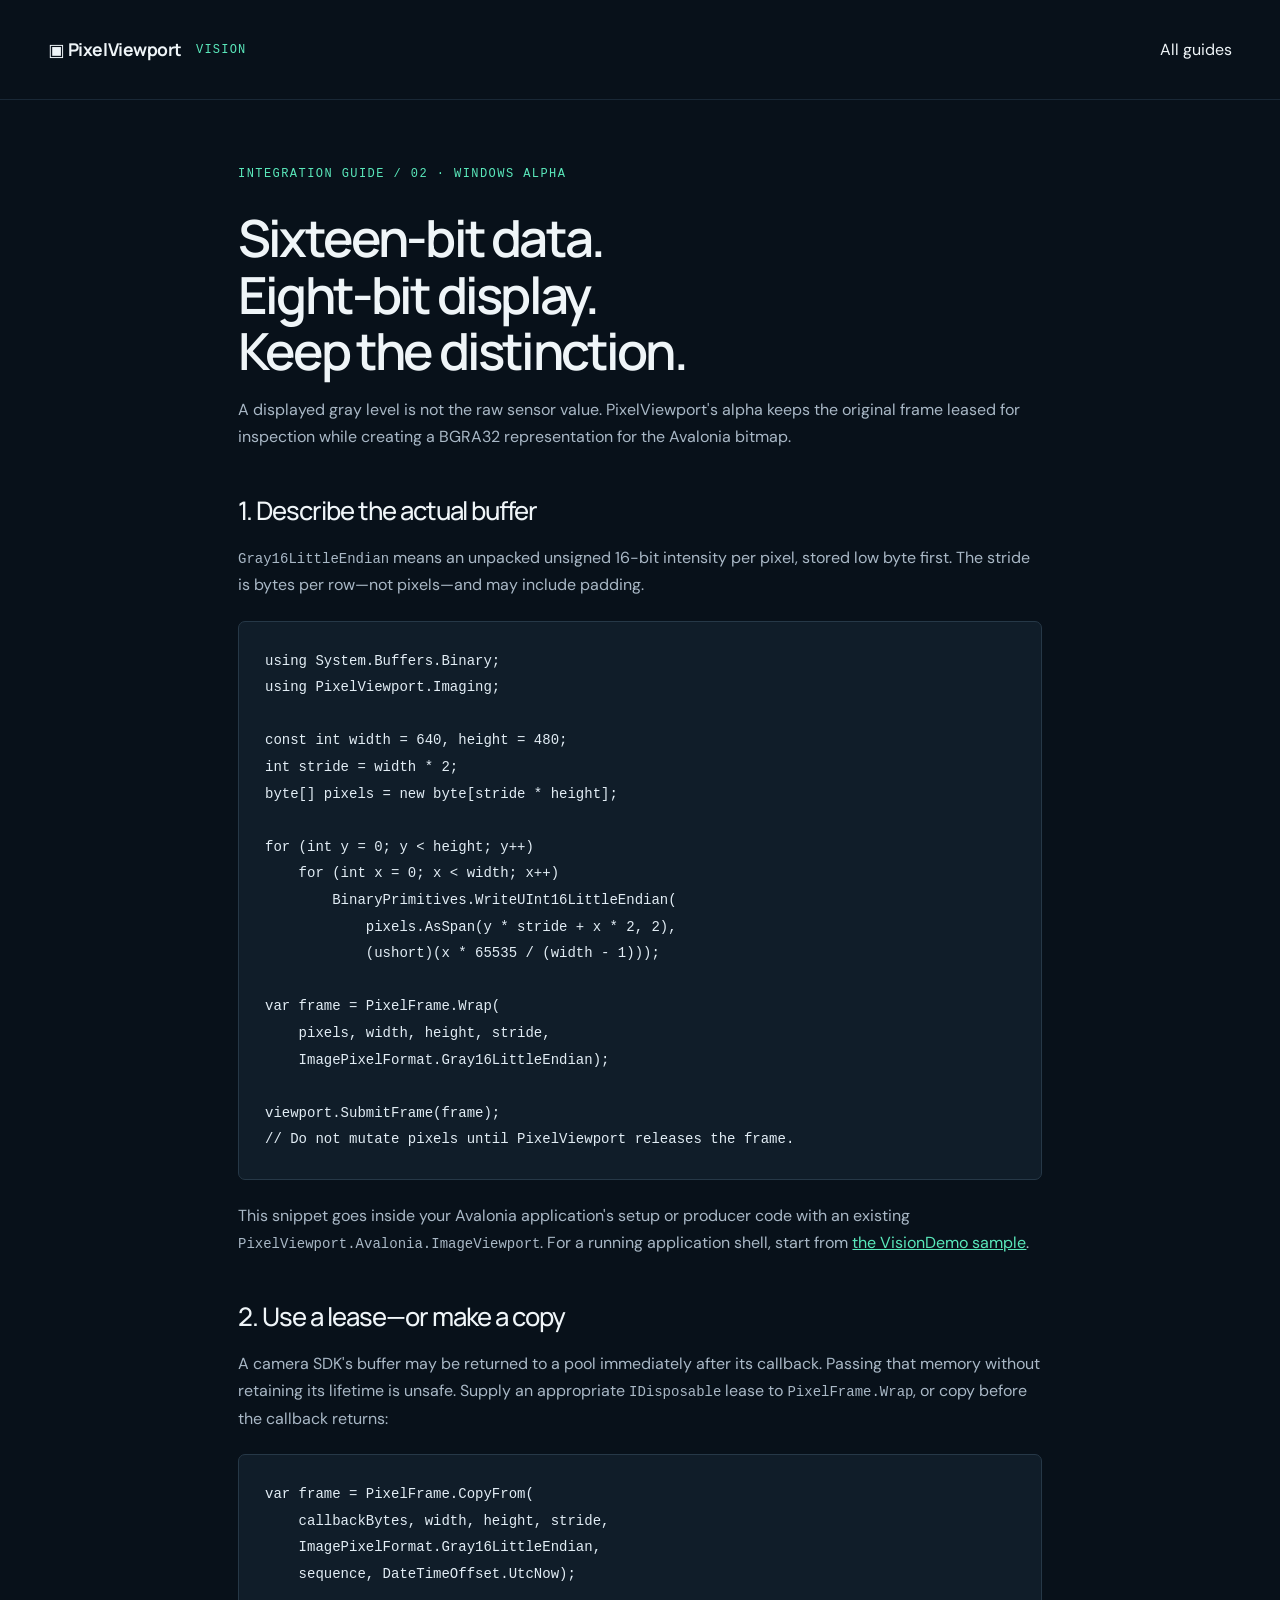
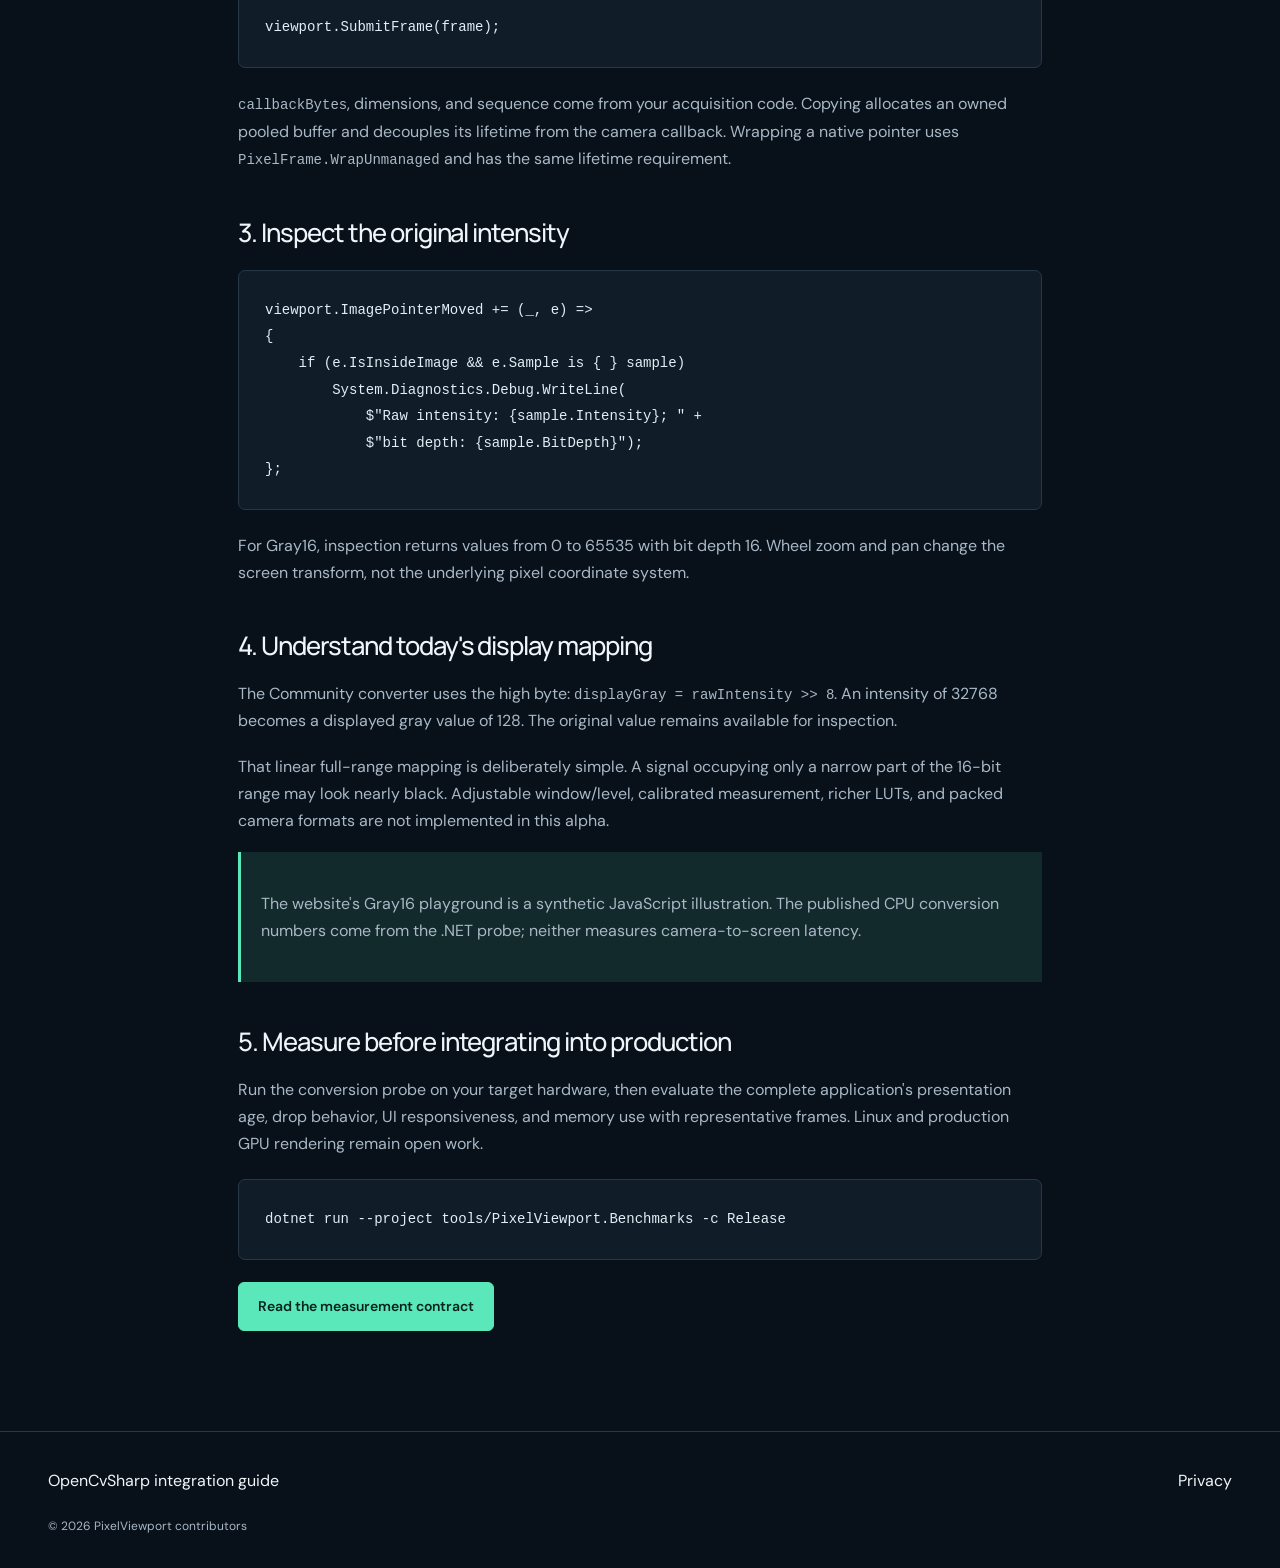
==== site/gray16.html @ fb5c927c "Prepare public alpha launch and evidence-led product site" ====
<!doctype html><html lang="en"><head><meta charset="utf-8"><meta name="viewport" content="width=device-width,initial-scale=1"><title>Display and inspect Gray16 in Avalonia — PixelViewport guide</title><meta name="description" content="Wrap little-endian 16-bit image buffers, respect stride and ownership, and preserve raw intensity during Avalonia pixel inspection."><link rel="canonical" href="https://pixelviewport-vision.glassyloach1.chatgpt.site/gray16.html"><link rel="stylesheet" href="styles.css"><link rel="icon" href="favicon.svg" type="image/svg+xml"></head><body><header class="header"><a class="brand" href="index.html">▣ PixelViewport <span class="brand-vision">VISION</span></a><a href="index.html#developers">All guides</a></header><main class="article wrap"><div class="eyebrow">INTEGRATION GUIDE / 02 · WINDOWS ALPHA</div><h1>Sixteen-bit data.<br>Eight-bit display.<br>Keep the distinction.</h1><p>A displayed gray level is not the raw sensor value. PixelViewport's alpha keeps the original frame leased for inspection while creating a BGRA32 representation for the Avalonia bitmap.</p><h2>1. Describe the actual buffer</h2><p><code>Gray16LittleEndian</code> means an unpacked unsigned 16-bit intensity per pixel, stored low byte first. The stride is bytes per row—not pixels—and may include padding.</p><pre><code>using System.Buffers.Binary;
using PixelViewport.Imaging;

const int width = 640, height = 480;
int stride = width * 2;
byte[] pixels = new byte[stride * height];

for (int y = 0; y &lt; height; y++)
    for (int x = 0; x &lt; width; x++)
        BinaryPrimitives.WriteUInt16LittleEndian(
            pixels.AsSpan(y * stride + x * 2, 2),
            (ushort)(x * 65535 / (width - 1)));

var frame = PixelFrame.Wrap(
    pixels, width, height, stride,
    ImagePixelFormat.Gray16LittleEndian);

viewport.SubmitFrame(frame);
// Do not mutate pixels until PixelViewport releases the frame.</code></pre><p>This snippet goes inside your Avalonia application's setup or producer code with an existing <code>PixelViewport.Avalonia.ImageViewport</code>. For a running application shell, start from <a href="https://github.com/TheEdster3/PixelViewport/tree/main/samples/PixelViewport.VisionDemo">the VisionDemo sample</a>.</p><h2>2. Use a lease—or make a copy</h2><p>A camera SDK's buffer may be returned to a pool immediately after its callback. Passing that memory without retaining its lifetime is unsafe. Supply an appropriate <code>IDisposable</code> lease to <code>PixelFrame.Wrap</code>, or copy before the callback returns:</p><pre><code>var frame = PixelFrame.CopyFrom(
    callbackBytes, width, height, stride,
    ImagePixelFormat.Gray16LittleEndian,
    sequence, DateTimeOffset.UtcNow);

viewport.SubmitFrame(frame);</code></pre><p><code>callbackBytes</code>, dimensions, and sequence come from your acquisition code. Copying allocates an owned pooled buffer and decouples its lifetime from the camera callback. Wrapping a native pointer uses <code>PixelFrame.WrapUnmanaged</code> and has the same lifetime requirement.</p><h2>3. Inspect the original intensity</h2><pre><code>viewport.ImagePointerMoved += (_, e) =&gt;
{
    if (e.IsInsideImage &amp;&amp; e.Sample is { } sample)
        System.Diagnostics.Debug.WriteLine(
            $"Raw intensity: {sample.Intensity}; " +
            $"bit depth: {sample.BitDepth}");
};</code></pre><p>For Gray16, inspection returns values from 0 to 65535 with bit depth 16. Wheel zoom and pan change the screen transform, not the underlying pixel coordinate system.</p><h2>4. Understand today's display mapping</h2><p>The Community converter uses the high byte: <code>displayGray = rawIntensity &gt;&gt; 8</code>. An intensity of 32768 becomes a displayed gray value of 128. The original value remains available for inspection.</p><p>That linear full-range mapping is deliberately simple. A signal occupying only a narrow part of the 16-bit range may look nearly black. Adjustable window/level, calibrated measurement, richer LUTs, and packed camera formats are not implemented in this alpha.</p><div class="note"><p>The website's Gray16 playground is a synthetic JavaScript illustration. The published CPU conversion numbers come from the .NET probe; neither measures camera-to-screen latency.</p></div><h2>5. Measure before integrating into production</h2><p>Run the conversion probe on your target hardware, then evaluate the complete application's presentation age, drop behavior, UI responsiveness, and memory use with representative frames. Linux and production GPU rendering remain open work.</p><pre><code>dotnet run --project tools/PixelViewport.Benchmarks -c Release</code></pre><a class="button primary" href="https://github.com/TheEdster3/PixelViewport/blob/main/docs/performance.md">Read the measurement contract</a></main><footer class="footer wrap"><a href="opencv.html">OpenCvSharp integration guide</a><a href="privacy.html">Privacy</a><small>© 2026 PixelViewport contributors</small></footer></body></html>
---- site/styles.css ----
@import url('https://fonts.googleapis.com/css2?family=DM+Sans:wght@400;500;600;700&family=Manrope:wght@400;500;600;700;800&display=swap');
:root{color-scheme:dark;--bg:#08111a;--panel:#101d29;--line:#263847;--ink:#eff5f8;--muted:#a9b8c6;--mint:#5ae8bb;--mono:'Cascadia Code',Consolas,monospace}*{box-sizing:border-box}html{scroll-behavior:smooth;scroll-padding-top:95px}body{margin:0;background:var(--bg);color:var(--ink);font:16px/1.7 'DM Sans',system-ui,sans-serif}a{color:inherit;text-decoration:none}button,input,select{font:inherit}button,a,select,input{outline-offset:5px}a:focus-visible,button:focus-visible,select:focus-visible,input:focus-visible,canvas:focus-visible{outline:2px solid var(--mint)}button{cursor:pointer}h1,h2,h3,p{margin:0}h1,h2,h3{font-family:Manrope,system-ui,sans-serif}h1{font-size:clamp(3rem,5.1vw,5.1rem);letter-spacing:-.055em;line-height:1.1;font-weight:600}h1 em{font-style:normal;color:var(--mint)}h2{font-size:clamp(2.2rem,3.7vw,3.5rem);letter-spacing:-.04em;line-height:1.18;font-weight:500}h3{font-size:1.25rem;line-height:1.4;letter-spacing:-.025em}p{color:var(--muted)}.wrap{max-width:1280px;margin:auto;padding-left:48px;padding-right:48px}.header{max-width:1440px;margin:auto;height:100px;padding:0 48px;display:flex;align-items:center;justify-content:space-between;gap:24px;border-bottom:1px solid #192836}.brand{display:flex;align-items:center;gap:9px;font-family:Manrope,system-ui;font-weight:700;font-size:1.1rem;white-space:nowrap;letter-spacing:-.025em}.brand-mark{color:var(--mint);font-size:1.8rem;font-weight:400}.brand-vision{font:12px var(--mono);letter-spacing:.1em;color:var(--mint);margin-left:5px}nav{display:flex;gap:28px;align-items:center;font-size:14px}nav>a:not(.nav-cta){color:var(--muted)}nav a:hover,.text-link:hover,.guides a:hover h3{color:var(--mint)}.nav-cta{padding:9px 16px;border:1px solid var(--line);border-radius:6px}.hero{padding-top:88px;padding-bottom:74px;display:grid;grid-template-columns:1fr 1fr;gap:40px;align-items:center}.eyebrow{display:flex;align-items:center;gap:16px;font:12px var(--mono);letter-spacing:.12em;color:var(--mint);margin-bottom:25px;line-height:1.6}.label{font:12px/1.6 var(--mono);letter-spacing:.08em;color:var(--mint)}.eyebrow .label{padding:5px 8px;border:1px solid #285246;border-radius:4px}.mono{font:12px/1.6 var(--mono)}.hero-copy .lede{font-size:1.125rem;line-height:1.75;max-width:490px;margin-top:28px}.actions{display:flex;gap:12px;margin-top:30px;flex-wrap:wrap}.button{padding:13px 19px;font-size:14px;font-weight:600;border-radius:6px;display:inline-flex;justify-content:center;align-items:center;line-height:1.5;transition:background .15s}.primary{background:var(--mint);color:#06231b;border:1px solid var(--mint)}.primary:hover{background:#91f3d3}.secondary{border:1px solid #405565;background:#142331;color:var(--ink)}.secondary:hover{background:#213849}.fine{font-size:13px;line-height:1.7;margin-top:18px}.hero-instrument{background:#0c1823;border:1px solid #344957;border-radius:8px;overflow:hidden;box-shadow:0 30px 65px #0005;transform:perspective(1000px) rotateY(-3deg)}.instrument-top,.instrument-bottom{display:flex;justify-content:space-between;gap:15px;padding:15px 18px;font:12px/1.5 var(--mono);color:var(--muted);border-bottom:1px solid var(--line)}.instrument-bottom{border-top:1px solid var(--line);border-bottom:0;color:var(--mint)}#hero-canvas{display:block;width:100%;aspect-ratio:1.6;background:#05080d}.demo-disclaimer{font-size:12px;line-height:1.6;padding:12px 18px;background:#0b1420}.compatibility{padding-top:25px;padding-bottom:25px;border-top:1px solid var(--line);border-bottom:1px solid var(--line);display:flex;gap:30px;justify-content:space-between;align-items:center}.compatibility span{font-size:13px;max-width:220px;color:var(--muted);line-height:1.6}.compatibility strong{font:14px var(--mono);font-weight:400;color:#c3d0dc}.section{padding-top:100px;padding-bottom:30px}.section-heading{display:flex;justify-content:space-between;gap:40px;align-items:flex-end;margin-bottom:40px}.section-heading>p{max-width:350px}.section-heading .eyebrow{margin-bottom:17px}.playground{border:1px solid #344957;border-radius:8px;background:#0b1722;overflow:hidden}.toolbar{display:flex;align-items:center;justify-content:space-between;gap:20px;padding:16px 20px;border-bottom:1px solid var(--line)}.toolbar-label{font:12px var(--mono);color:var(--muted);margin-right:10px}select,button{background:#132331;color:#e8f2f7;border:1px solid #3b5263;border-radius:5px;padding:7px 12px;font-size:14px;line-height:1.5}button:hover{background:#254033}.tool-actions{display:flex;gap:8px;align-items:center}.check{font-size:14px;display:flex;align-items:center;gap:6px;margin-left:8px}.check input{accent-color:var(--mint)}.canvas-shell{position:relative;height:440px;background:#050a10}#demo-canvas{display:block;width:100%;height:100%;cursor:crosshair;touch-action:none}.canvas-guide{position:absolute;left:18px;bottom:16px;pointer-events:none;font:12px var(--mono);color:#c0cbd7;background:#08111aca;padding:6px 10px}.readouts{display:flex;gap:22px;justify-content:space-between;padding:13px 20px;font:12px/1.6 var(--mono);border-top:1px solid var(--line);color:#b2c7d8}.caption{font-size:13px;line-height:1.8;max-width:980px;margin-top:18px}.feature-grid{display:grid;grid-template-columns:repeat(3,1fr);border-top:1px solid var(--line)}.feature-grid article{padding:30px 28px 30px 0;border-bottom:1px solid var(--line)}.feature-grid article+article{padding-left:28px;border-left:1px solid var(--line)}.feature-number{font:12px var(--mono);color:var(--mint);display:block;margin-bottom:30px}.feature-grid h3{margin-bottom:13px}.feature-grid code{font:12px/1.7 var(--mono);color:var(--mint);display:block;margin-top:22px}.performance{background:#10212b;margin-top:70px;padding-bottom:75px;border-top:1px solid #2b424c;border-bottom:1px solid #2b424c}.metrics{display:grid;grid-template-columns:repeat(3,1fr);gap:24px;margin:48px 0}.metric-label{font:12px/1.6 var(--mono);color:var(--mint);letter-spacing:.04em}.metrics strong{display:block;font:500 clamp(3rem,5.5vw,5.2rem)/1.3 Manrope,system-ui;letter-spacing:-.05em}.metrics strong span{font:400 1rem 'DM Sans',system-ui;letter-spacing:0;margin-left:14px;color:var(--muted)}.metrics p{font:14px var(--mono);margin-top:6px}.benchmark-details{display:grid;grid-template-columns:1fr 1fr;gap:50px;border-top:1px solid #37505b;padding-top:30px}.benchmark-details h3{margin-bottom:13px}.benchmark-details p+p{margin-top:15px}.benchmark-details a{display:inline-block;margin-top:18px;color:var(--mint);text-decoration:underline;text-underline-offset:4px}.command{display:flex;align-items:center;justify-content:space-between;gap:20px;background:#08151d;border:1px solid #37505b;border-radius:6px;padding:14px 18px;margin-top:30px}.command code{font:14px/1.7 var(--mono);overflow-wrap:anywhere}.developer-grid{display:grid;grid-template-columns:1.35fr 1fr;gap:40px}.code-panel{background:#0e1b27;border:1px solid var(--line);border-radius:8px;overflow:hidden}.code-tabs{display:flex;border-bottom:1px solid var(--line)}.code-tabs button{padding:13px 22px;border:0;border-radius:0;background:transparent;color:var(--muted)}.code-tabs button[aria-selected=true]{color:var(--mint);border-bottom:2px solid var(--mint);background:#152a31}pre{padding:26px;margin:0;overflow:auto;font:14px/1.9 var(--mono);color:#e2edf5}.syntax-comment{color:#8ea9b7}.syntax-keyword{color:var(--mint)}.guides{display:flex;flex-direction:column}.guides>a{display:block;padding:0 0 21px;margin-bottom:21px;border-bottom:1px solid var(--line)}.guide-type{font:12px var(--mono);color:var(--mint)}.guides h3{margin:7px 0}.guides p{font-size:14px}.offer-grid{display:grid;grid-template-columns:repeat(3,1fr);gap:20px;margin-bottom:45px}.offer{padding:26px;background:#101e2b;border:1px solid var(--line);border-radius:8px;display:flex;flex-direction:column;align-items:flex-start}.offer h3{margin-top:18px;font-size:1.5rem}.price{font:500 2.6rem/1.2 Manrope,system-ui;letter-spacing:-.04em;margin:18px 0}.price span{display:block;font:13px/1.6 'DM Sans';letter-spacing:0;color:var(--muted);margin-top:8px}.offer>p:not(.fine){margin-bottom:24px;flex:1}.offer .button{width:100%}.featured{border-color:#45856e;background:#102b2c}.offer .text-link{color:var(--mint);font-size:14px;text-decoration:underline}.faq{padding:20px 0;border-top:1px solid var(--line)}.faq:last-child{border-bottom:1px solid var(--line)}summary{cursor:pointer;font-size:1rem;font-weight:500}.faq p{margin:16px 0 0;max-width:800px}.footer{margin-top:100px;padding-top:35px;padding-bottom:35px;border-top:1px solid var(--line);display:flex;align-items:center;justify-content:space-between;gap:22px;flex-wrap:wrap}.footer p{font-size:14px}.footer>div{display:flex;gap:24px;font-size:14px}.footer small{font-size:12px;color:var(--muted);flex-basis:100%}.skip{position:absolute;left:20px;top:-80px;background:var(--mint);color:#08111a;padding:10px 20px;z-index:20}.skip:focus{top:10px}.sr-only{position:absolute;width:1px;height:1px;overflow:hidden;clip:rect(0,0,0,0)}[hidden]{display:none!important}.article{max-width:900px;padding-top:65px}.article h1{font-size:clamp(2.3rem,4vw,3.7rem)}.article h2{font-size:1.6rem;margin:45px 0 15px}.article h3{margin:25px 0 12px}.article p{margin:18px 0}.article ul{color:var(--muted);padding-left:24px}.article pre{background:var(--panel);border:1px solid var(--line);border-radius:7px;margin:22px 0}.article a{color:var(--mint);text-decoration:underline}.article .button{text-decoration:none;color:#06231b}.article .back{font:14px var(--mono)}.article code{font-family:var(--mono);font-size:14px}.article .note{padding:20px;background:#122a2c;border-left:3px solid var(--mint)}@media(max-width:1050px){.wrap,.header{padding-left:28px;padding-right:28px}.hero{gap:25px}.actions{flex-direction:column;align-items:flex-start}.hero h1{font-size:3.4rem}.compatibility{flex-wrap:wrap;justify-content:flex-start}.toolbar{flex-wrap:wrap}.offer-grid{gap:12px}.offer{padding:20px}.readouts{flex-wrap:wrap;gap:10px}}@media(max-width:760px){.wrap,.header{padding-left:20px;padding-right:20px}.header{height:auto;padding-top:20px;padding-bottom:20px;flex-wrap:wrap}nav{gap:18px;flex-wrap:wrap}nav a{font-size:14px}.nav-cta{padding:5px 10px}.hero{grid-template-columns:1fr;padding-top:48px;padding-bottom:45px;gap:38px}.hero h1{font-size:clamp(2.7rem,9vw,4rem)}.hero-instrument{transform:none}.hero-copy .lede{max-width:100%}.actions{flex-direction:row}.compatibility{gap:20px}.compatibility span{max-width:none;width:100%}.section{padding-top:65px}.section-heading{flex-direction:column;align-items:flex-start;gap:22px}.section-heading>p{max-width:100%}.feature-grid,.metrics,.benchmark-details,.developer-grid,.offer-grid{grid-template-columns:1fr}.feature-grid article+article{border-left:0;padding-left:0}.feature-grid article{padding-right:0}.feature-number{margin-bottom:15px}.performance{margin-top:45px;padding-bottom:50px}.metrics{gap:30px;margin:35px 0}.metrics article{padding-bottom:22px;border-bottom:1px solid #304754}.metrics strong{font-size:3.5rem}.benchmark-details{gap:32px}.toolbar{padding:12px}.tool-actions{flex-wrap:wrap;gap:7px}.canvas-shell{height:320px}.canvas-guide{font-size:12px;left:10px;bottom:10px}.readouts{padding:12px;font-size:12px}.command{align-items:flex-start}.offer{padding:25px}.footer{margin-top:65px;justify-content:flex-start}.footer p{width:100%}.article{padding-top:45px}pre{font-size:13px;padding:18px}}@media(prefers-reduced-motion:reduce){html{scroll-behavior:auto}*{transition:none!important}}
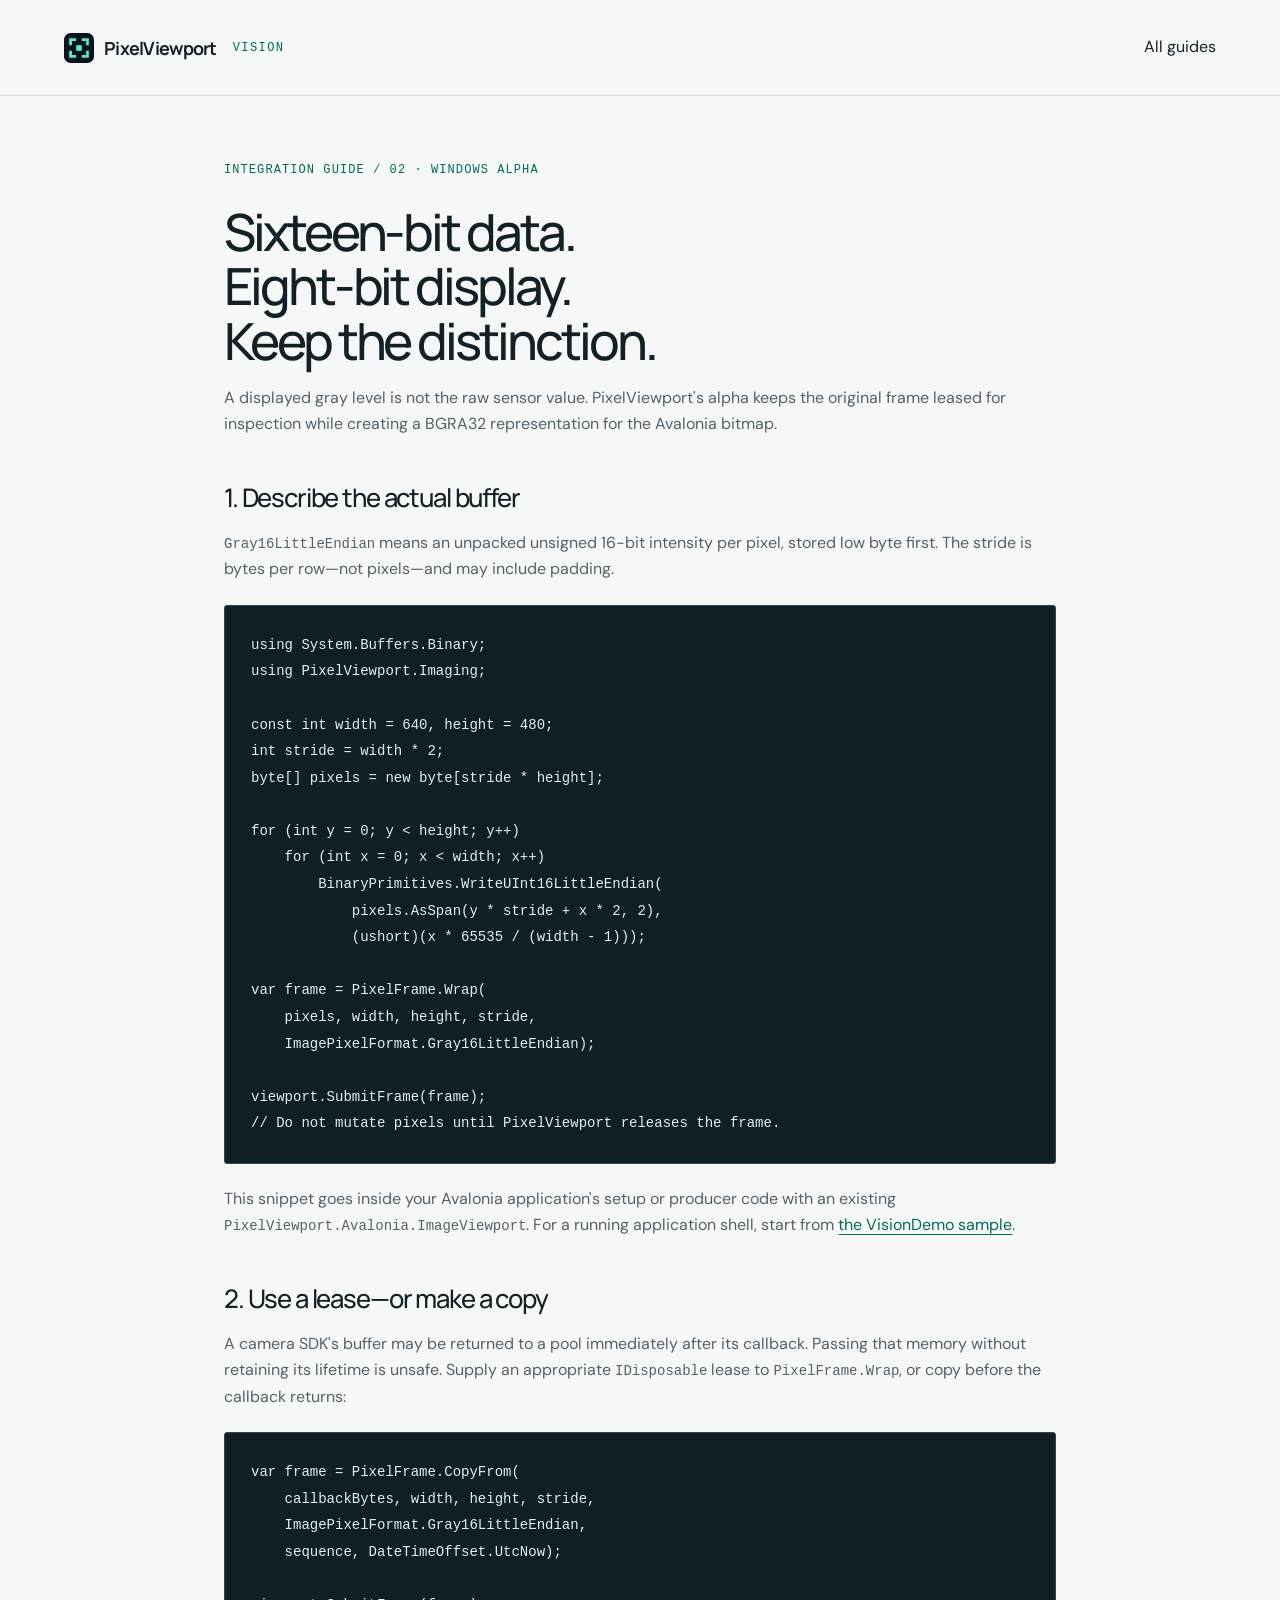
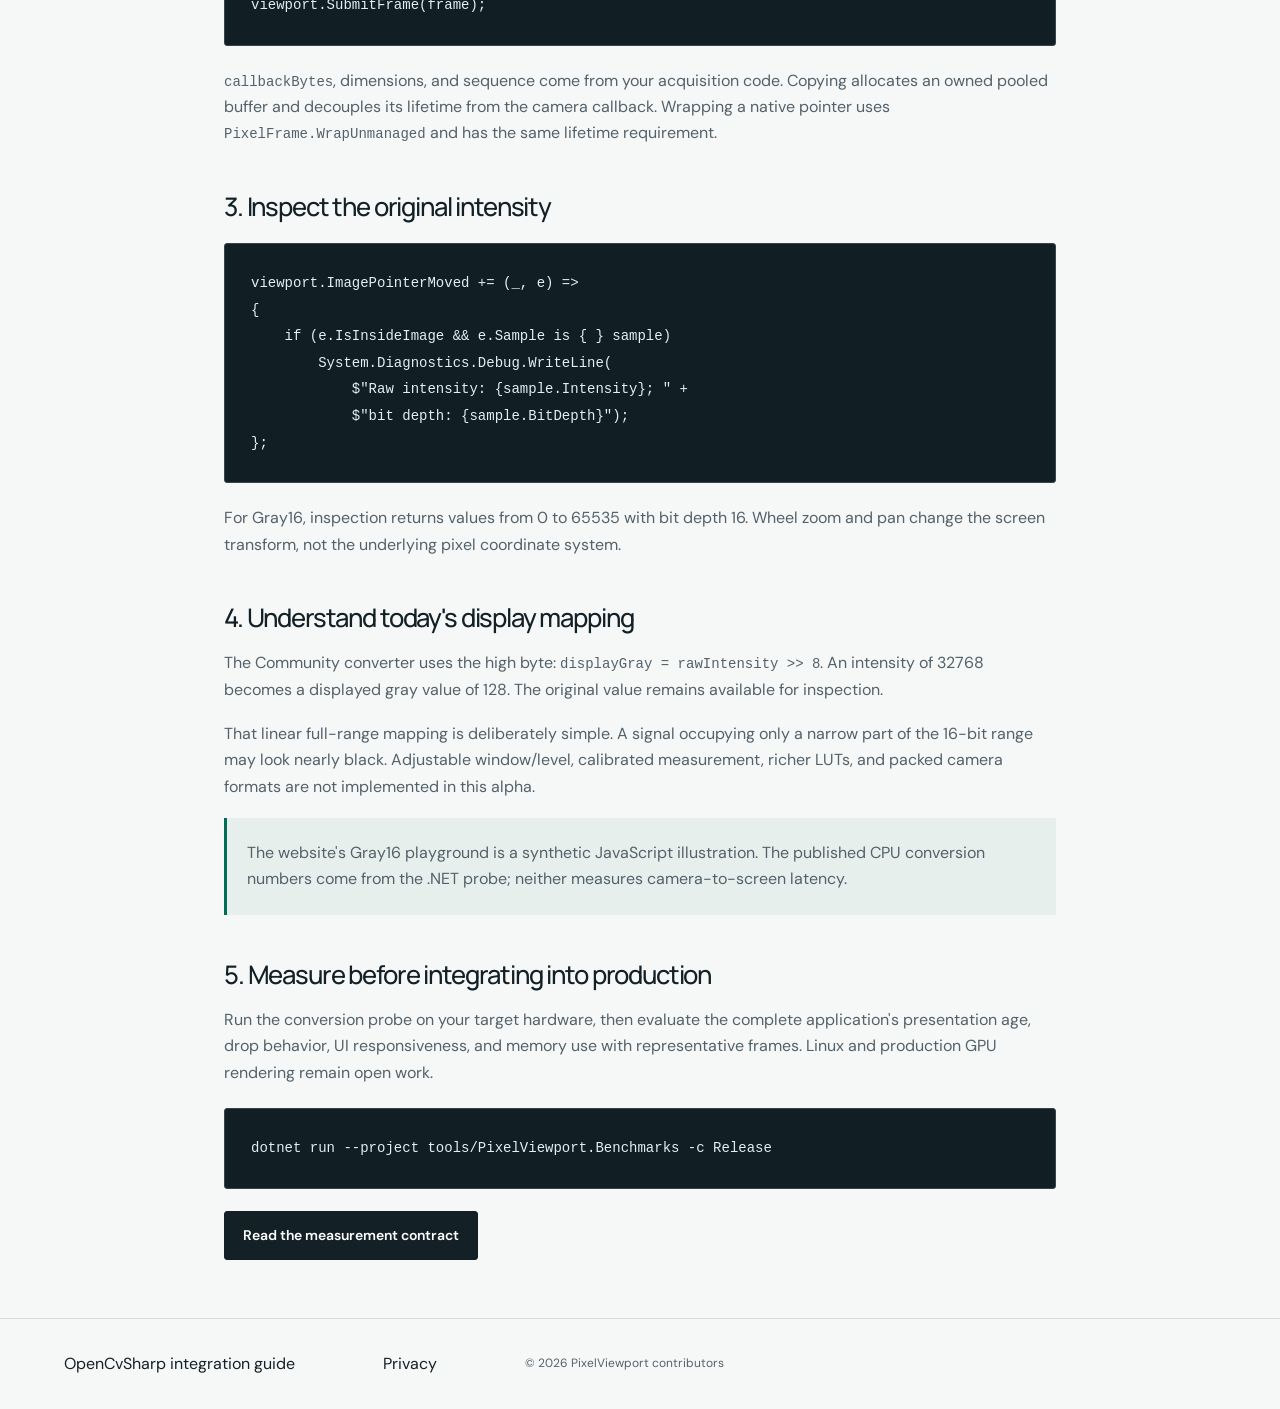
==== commit e4056de2: "Refine product website identity and evaluation journey" ====
--- a/site/gray16.html
+++ b/site/gray16.html
@@ -1,4 +1,4 @@
-<!doctype html><html lang="en"><head><meta charset="utf-8"><meta name="viewport" content="width=device-width,initial-scale=1"><title>Display and inspect Gray16 in Avalonia — PixelViewport guide</title><meta name="description" content="Wrap little-endian 16-bit image buffers, respect stride and ownership, and preserve raw intensity during Avalonia pixel inspection."><link rel="canonical" href="https://pixelviewport-vision.glassyloach1.chatgpt.site/gray16.html"><link rel="stylesheet" href="styles.css"><link rel="icon" href="favicon.svg" type="image/svg+xml"></head><body><header class="header"><a class="brand" href="index.html">▣ PixelViewport <span class="brand-vision">VISION</span></a><a href="index.html#developers">All guides</a></header><main class="article wrap"><div class="eyebrow">INTEGRATION GUIDE / 02 · WINDOWS ALPHA</div><h1>Sixteen-bit data.<br>Eight-bit display.<br>Keep the distinction.</h1><p>A displayed gray level is not the raw sensor value. PixelViewport's alpha keeps the original frame leased for inspection while creating a BGRA32 representation for the Avalonia bitmap.</p><h2>1. Describe the actual buffer</h2><p><code>Gray16LittleEndian</code> means an unpacked unsigned 16-bit intensity per pixel, stored low byte first. The stride is bytes per row—not pixels—and may include padding.</p><pre><code>using System.Buffers.Binary;
+<!doctype html><html lang="en"><head><meta charset="utf-8"><meta name="viewport" content="width=device-width,initial-scale=1"><title>Display and inspect Gray16 in Avalonia — PixelViewport guide</title><meta name="description" content="Wrap little-endian 16-bit image buffers, respect stride and ownership, and preserve raw intensity during Avalonia pixel inspection."><link rel="canonical" href="https://pixelviewport-vision.glassyloach1.chatgpt.site/gray16.html"><link rel="stylesheet" href="styles.css"><link rel="icon" href="favicon.svg" type="image/svg+xml"></head><body><header class="header wrap"><a class="brand" href="index.html"><img class="brand-mark" src="favicon.svg" alt="" width="30" height="30">PixelViewport<span class="brand-vision">VISION</span></a><a href="index.html#developers">All guides</a></header><main class="article wrap"><div class="eyebrow">INTEGRATION GUIDE / 02 · WINDOWS ALPHA</div><h1>Sixteen-bit data.<br>Eight-bit display.<br>Keep the distinction.</h1><p>A displayed gray level is not the raw sensor value. PixelViewport's alpha keeps the original frame leased for inspection while creating a BGRA32 representation for the Avalonia bitmap.</p><h2>1. Describe the actual buffer</h2><p><code>Gray16LittleEndian</code> means an unpacked unsigned 16-bit intensity per pixel, stored low byte first. The stride is bytes per row—not pixels—and may include padding.</p><pre><code>using System.Buffers.Binary;
 using PixelViewport.Imaging;
 
 const int width = 640, height = 480;
--- a/site/styles.css
+++ b/site/styles.css
@@ -1,2 +1,1298 @@
 @import url('https://fonts.googleapis.com/css2?family=DM+Sans:wght@400;500;600;700&family=Manrope:wght@400;500;600;700;800&display=swap');
-:root{color-scheme:dark;--bg:#08111a;--panel:#101d29;--line:#263847;--ink:#eff5f8;--muted:#a9b8c6;--mint:#5ae8bb;--mono:'Cascadia Code',Consolas,monospace}*{box-sizing:border-box}html{scroll-behavior:smooth;scroll-padding-top:95px}body{margin:0;background:var(--bg);color:var(--ink);font:16px/1.7 'DM Sans',system-ui,sans-serif}a{color:inherit;text-decoration:none}button,input,select{font:inherit}button,a,select,input{outline-offset:5px}a:focus-visible,button:focus-visible,select:focus-visible,input:focus-visible,canvas:focus-visible{outline:2px solid var(--mint)}button{cursor:pointer}h1,h2,h3,p{margin:0}h1,h2,h3{font-family:Manrope,system-ui,sans-serif}h1{font-size:clamp(3rem,5.1vw,5.1rem);letter-spacing:-.055em;line-height:1.1;font-weight:600}h1 em{font-style:normal;color:var(--mint)}h2{font-size:clamp(2.2rem,3.7vw,3.5rem);letter-spacing:-.04em;line-height:1.18;font-weight:500}h3{font-size:1.25rem;line-height:1.4;letter-spacing:-.025em}p{color:var(--muted)}.wrap{max-width:1280px;margin:auto;padding-left:48px;padding-right:48px}.header{max-width:1440px;margin:auto;height:100px;padding:0 48px;display:flex;align-items:center;justify-content:space-between;gap:24px;border-bottom:1px solid #192836}.brand{display:flex;align-items:center;gap:9px;font-family:Manrope,system-ui;font-weight:700;font-size:1.1rem;white-space:nowrap;letter-spacing:-.025em}.brand-mark{color:var(--mint);font-size:1.8rem;font-weight:400}.brand-vision{font:12px var(--mono);letter-spacing:.1em;color:var(--mint);margin-left:5px}nav{display:flex;gap:28px;align-items:center;font-size:14px}nav>a:not(.nav-cta){color:var(--muted)}nav a:hover,.text-link:hover,.guides a:hover h3{color:var(--mint)}.nav-cta{padding:9px 16px;border:1px solid var(--line);border-radius:6px}.hero{padding-top:88px;padding-bottom:74px;display:grid;grid-template-columns:1fr 1fr;gap:40px;align-items:center}.eyebrow{display:flex;align-items:center;gap:16px;font:12px var(--mono);letter-spacing:.12em;color:var(--mint);margin-bottom:25px;line-height:1.6}.label{font:12px/1.6 var(--mono);letter-spacing:.08em;color:var(--mint)}.eyebrow .label{padding:5px 8px;border:1px solid #285246;border-radius:4px}.mono{font:12px/1.6 var(--mono)}.hero-copy .lede{font-size:1.125rem;line-height:1.75;max-width:490px;margin-top:28px}.actions{display:flex;gap:12px;margin-top:30px;flex-wrap:wrap}.button{padding:13px 19px;font-size:14px;font-weight:600;border-radius:6px;display:inline-flex;justify-content:center;align-items:center;line-height:1.5;transition:background .15s}.primary{background:var(--mint);color:#06231b;border:1px solid var(--mint)}.primary:hover{background:#91f3d3}.secondary{border:1px solid #405565;background:#142331;color:var(--ink)}.secondary:hover{background:#213849}.fine{font-size:13px;line-height:1.7;margin-top:18px}.hero-instrument{background:#0c1823;border:1px solid #344957;border-radius:8px;overflow:hidden;box-shadow:0 30px 65px #0005;transform:perspective(1000px) rotateY(-3deg)}.instrument-top,.instrument-bottom{display:flex;justify-content:space-between;gap:15px;padding:15px 18px;font:12px/1.5 var(--mono);color:var(--muted);border-bottom:1px solid var(--line)}.instrument-bottom{border-top:1px solid var(--line);border-bottom:0;color:var(--mint)}#hero-canvas{display:block;width:100%;aspect-ratio:1.6;background:#05080d}.demo-disclaimer{font-size:12px;line-height:1.6;padding:12px 18px;background:#0b1420}.compatibility{padding-top:25px;padding-bottom:25px;border-top:1px solid var(--line);border-bottom:1px solid var(--line);display:flex;gap:30px;justify-content:space-between;align-items:center}.compatibility span{font-size:13px;max-width:220px;color:var(--muted);line-height:1.6}.compatibility strong{font:14px var(--mono);font-weight:400;color:#c3d0dc}.section{padding-top:100px;padding-bottom:30px}.section-heading{display:flex;justify-content:space-between;gap:40px;align-items:flex-end;margin-bottom:40px}.section-heading>p{max-width:350px}.section-heading .eyebrow{margin-bottom:17px}.playground{border:1px solid #344957;border-radius:8px;background:#0b1722;overflow:hidden}.toolbar{display:flex;align-items:center;justify-content:space-between;gap:20px;padding:16px 20px;border-bottom:1px solid var(--line)}.toolbar-label{font:12px var(--mono);color:var(--muted);margin-right:10px}select,button{background:#132331;color:#e8f2f7;border:1px solid #3b5263;border-radius:5px;padding:7px 12px;font-size:14px;line-height:1.5}button:hover{background:#254033}.tool-actions{display:flex;gap:8px;align-items:center}.check{font-size:14px;display:flex;align-items:center;gap:6px;margin-left:8px}.check input{accent-color:var(--mint)}.canvas-shell{position:relative;height:440px;background:#050a10}#demo-canvas{display:block;width:100%;height:100%;cursor:crosshair;touch-action:none}.canvas-guide{position:absolute;left:18px;bottom:16px;pointer-events:none;font:12px var(--mono);color:#c0cbd7;background:#08111aca;padding:6px 10px}.readouts{display:flex;gap:22px;justify-content:space-between;padding:13px 20px;font:12px/1.6 var(--mono);border-top:1px solid var(--line);color:#b2c7d8}.caption{font-size:13px;line-height:1.8;max-width:980px;margin-top:18px}.feature-grid{display:grid;grid-template-columns:repeat(3,1fr);border-top:1px solid var(--line)}.feature-grid article{padding:30px 28px 30px 0;border-bottom:1px solid var(--line)}.feature-grid article+article{padding-left:28px;border-left:1px solid var(--line)}.feature-number{font:12px var(--mono);color:var(--mint);display:block;margin-bottom:30px}.feature-grid h3{margin-bottom:13px}.feature-grid code{font:12px/1.7 var(--mono);color:var(--mint);display:block;margin-top:22px}.performance{background:#10212b;margin-top:70px;padding-bottom:75px;border-top:1px solid #2b424c;border-bottom:1px solid #2b424c}.metrics{display:grid;grid-template-columns:repeat(3,1fr);gap:24px;margin:48px 0}.metric-label{font:12px/1.6 var(--mono);color:var(--mint);letter-spacing:.04em}.metrics strong{display:block;font:500 clamp(3rem,5.5vw,5.2rem)/1.3 Manrope,system-ui;letter-spacing:-.05em}.metrics strong span{font:400 1rem 'DM Sans',system-ui;letter-spacing:0;margin-left:14px;color:var(--muted)}.metrics p{font:14px var(--mono);margin-top:6px}.benchmark-details{display:grid;grid-template-columns:1fr 1fr;gap:50px;border-top:1px solid #37505b;padding-top:30px}.benchmark-details h3{margin-bottom:13px}.benchmark-details p+p{margin-top:15px}.benchmark-details a{display:inline-block;margin-top:18px;color:var(--mint);text-decoration:underline;text-underline-offset:4px}.command{display:flex;align-items:center;justify-content:space-between;gap:20px;background:#08151d;border:1px solid #37505b;border-radius:6px;padding:14px 18px;margin-top:30px}.command code{font:14px/1.7 var(--mono);overflow-wrap:anywhere}.developer-grid{display:grid;grid-template-columns:1.35fr 1fr;gap:40px}.code-panel{background:#0e1b27;border:1px solid var(--line);border-radius:8px;overflow:hidden}.code-tabs{display:flex;border-bottom:1px solid var(--line)}.code-tabs button{padding:13px 22px;border:0;border-radius:0;background:transparent;color:var(--muted)}.code-tabs button[aria-selected=true]{color:var(--mint);border-bottom:2px solid var(--mint);background:#152a31}pre{padding:26px;margin:0;overflow:auto;font:14px/1.9 var(--mono);color:#e2edf5}.syntax-comment{color:#8ea9b7}.syntax-keyword{color:var(--mint)}.guides{display:flex;flex-direction:column}.guides>a{display:block;padding:0 0 21px;margin-bottom:21px;border-bottom:1px solid var(--line)}.guide-type{font:12px var(--mono);color:var(--mint)}.guides h3{margin:7px 0}.guides p{font-size:14px}.offer-grid{display:grid;grid-template-columns:repeat(3,1fr);gap:20px;margin-bottom:45px}.offer{padding:26px;background:#101e2b;border:1px solid var(--line);border-radius:8px;display:flex;flex-direction:column;align-items:flex-start}.offer h3{margin-top:18px;font-size:1.5rem}.price{font:500 2.6rem/1.2 Manrope,system-ui;letter-spacing:-.04em;margin:18px 0}.price span{display:block;font:13px/1.6 'DM Sans';letter-spacing:0;color:var(--muted);margin-top:8px}.offer>p:not(.fine){margin-bottom:24px;flex:1}.offer .button{width:100%}.featured{border-color:#45856e;background:#102b2c}.offer .text-link{color:var(--mint);font-size:14px;text-decoration:underline}.faq{padding:20px 0;border-top:1px solid var(--line)}.faq:last-child{border-bottom:1px solid var(--line)}summary{cursor:pointer;font-size:1rem;font-weight:500}.faq p{margin:16px 0 0;max-width:800px}.footer{margin-top:100px;padding-top:35px;padding-bottom:35px;border-top:1px solid var(--line);display:flex;align-items:center;justify-content:space-between;gap:22px;flex-wrap:wrap}.footer p{font-size:14px}.footer>div{display:flex;gap:24px;font-size:14px}.footer small{font-size:12px;color:var(--muted);flex-basis:100%}.skip{position:absolute;left:20px;top:-80px;background:var(--mint);color:#08111a;padding:10px 20px;z-index:20}.skip:focus{top:10px}.sr-only{position:absolute;width:1px;height:1px;overflow:hidden;clip:rect(0,0,0,0)}[hidden]{display:none!important}.article{max-width:900px;padding-top:65px}.article h1{font-size:clamp(2.3rem,4vw,3.7rem)}.article h2{font-size:1.6rem;margin:45px 0 15px}.article h3{margin:25px 0 12px}.article p{margin:18px 0}.article ul{color:var(--muted);padding-left:24px}.article pre{background:var(--panel);border:1px solid var(--line);border-radius:7px;margin:22px 0}.article a{color:var(--mint);text-decoration:underline}.article .button{text-decoration:none;color:#06231b}.article .back{font:14px var(--mono)}.article code{font-family:var(--mono);font-size:14px}.article .note{padding:20px;background:#122a2c;border-left:3px solid var(--mint)}@media(max-width:1050px){.wrap,.header{padding-left:28px;padding-right:28px}.hero{gap:25px}.actions{flex-direction:column;align-items:flex-start}.hero h1{font-size:3.4rem}.compatibility{flex-wrap:wrap;justify-content:flex-start}.toolbar{flex-wrap:wrap}.offer-grid{gap:12px}.offer{padding:20px}.readouts{flex-wrap:wrap;gap:10px}}@media(max-width:760px){.wrap,.header{padding-left:20px;padding-right:20px}.header{height:auto;padding-top:20px;padding-bottom:20px;flex-wrap:wrap}nav{gap:18px;flex-wrap:wrap}nav a{font-size:14px}.nav-cta{padding:5px 10px}.hero{grid-template-columns:1fr;padding-top:48px;padding-bottom:45px;gap:38px}.hero h1{font-size:clamp(2.7rem,9vw,4rem)}.hero-instrument{transform:none}.hero-copy .lede{max-width:100%}.actions{flex-direction:row}.compatibility{gap:20px}.compatibility span{max-width:none;width:100%}.section{padding-top:65px}.section-heading{flex-direction:column;align-items:flex-start;gap:22px}.section-heading>p{max-width:100%}.feature-grid,.metrics,.benchmark-details,.developer-grid,.offer-grid{grid-template-columns:1fr}.feature-grid article+article{border-left:0;padding-left:0}.feature-grid article{padding-right:0}.feature-number{margin-bottom:15px}.performance{margin-top:45px;padding-bottom:50px}.metrics{gap:30px;margin:35px 0}.metrics article{padding-bottom:22px;border-bottom:1px solid #304754}.metrics strong{font-size:3.5rem}.benchmark-details{gap:32px}.toolbar{padding:12px}.tool-actions{flex-wrap:wrap;gap:7px}.canvas-shell{height:320px}.canvas-guide{font-size:12px;left:10px;bottom:10px}.readouts{padding:12px;font-size:12px}.command{align-items:flex-start}.offer{padding:25px}.footer{margin-top:65px;justify-content:flex-start}.footer p{width:100%}.article{padding-top:45px}pre{font-size:13px;padding:18px}}@media(prefers-reduced-motion:reduce){html{scroll-behavior:auto}*{transition:none!important}}
+:root {
+  color-scheme:light;
+  --bg:#f6f8f8;
+  --panel:#fff;
+  --line:#d4dcdd;
+  --ink:#132025;
+  --muted:#536169;
+  --mint:#006c57;
+  --signal:#a3f4bf;
+  --dark:#111f25;
+  --mono:'Cascadia Code',Consolas,monospace;
+}
+* {
+  box-sizing:border-box;
+}
+html {
+  scroll-behavior:smooth;
+  scroll-padding-top:32px;
+}
+body {
+  margin:0;
+  background:var(--bg);
+  color:var(--ink);
+  font:16px/1.65 'DM Sans',system-ui,sans-serif;
+  -webkit-font-smoothing:antialiased;
+}
+a {
+  color:inherit;
+  text-decoration:none;
+}
+button,input,select {
+  font:inherit;
+}
+button,a,select,input {
+  outline-offset:5px;
+}
+:focus-visible {
+  outline:2px solid var(--mint);
+}
+button {
+  cursor:pointer;
+}
+h1,h2,h3,p {
+  margin:0;
+}
+h1,h2,h3 {
+  font-family:Manrope,system-ui,sans-serif;
+}
+h1 {
+  font-size:clamp(3.4rem,5.8vw,5.4rem);
+  letter-spacing:-.06em;
+  line-height:1.06;
+  font-weight:500;
+}
+h1 em {
+  font-style:normal;
+  color:#6c7b81;
+}
+h2 {
+  font-size:clamp(2.2rem,3.7vw,3.65rem);
+  letter-spacing:-.045em;
+  line-height:1.14;
+  font-weight:500;
+}
+h3 {
+  font-size:1.25rem;
+  line-height:1.4;
+  letter-spacing:-.025em;
+  font-weight:650;
+}
+p {
+  color:var(--muted);
+}
+.wrap {
+  max-width:1376px;
+  margin:auto;
+  padding-left:64px;
+  padding-right:64px;
+}
+.header {
+  min-height:96px;
+  display:flex;
+  align-items:center;
+  justify-content:space-between;
+  gap:24px;
+  border-bottom:1px solid var(--line);
+}
+.brand {
+  display:inline-flex;
+  align-items:center;
+  gap:10px;
+  font:700 1.125rem Manrope,system-ui,sans-serif;
+  letter-spacing:-.04em;
+  white-space:nowrap;
+}
+.brand-mark {
+  display:block;
+  flex:0 0 30px;
+}
+.brand-vision {
+  font:.75rem var(--mono);
+  letter-spacing:.12em;
+  color:var(--mint);
+  margin-left:6px;
+}
+nav {
+  display:flex;
+  gap:32px;
+  align-items:center;
+  font-size:.875rem;
+  font-weight:500;
+}
+nav>a:not(.nav-cta) {
+  color:var(--muted);
+}
+nav a:hover,.text-link:hover,.guides a:hover h3 {
+  color:var(--mint);
+}
+.nav-cta {
+  padding:10px 17px;
+  border:1px solid var(--ink);
+  border-radius:3px;
+}
+.nav-cta:hover {
+  background:var(--ink);
+  color:white;
+}
+.hero {
+  padding-top:72px;
+  padding-bottom:68px;
+  display:grid;
+  grid-template-columns:1fr 1.08fr;
+  gap:56px;
+  align-items:center;
+}
+.eyebrow {
+  display:flex;
+  align-items:center;
+  gap:12px;
+  font:.75rem/1.6 var(--mono);
+  letter-spacing:.09em;
+  color:var(--mint);
+  margin-bottom:24px;
+}
+.version {
+  padding:2px 7px;
+  border:1px solid var(--line);
+  color:var(--muted);
+  white-space:nowrap;
+}
+.label {
+  font:.75rem/1.6 var(--mono);
+  letter-spacing:.055em;
+  color:var(--mint);
+}
+.mono {
+  font:.75rem/1.6 var(--mono);
+  letter-spacing:.03em;
+}
+.hero-copy .lede {
+  font-size:1.0625rem;
+  line-height:1.75;
+  max-width:470px;
+  margin-top:27px;
+}
+.actions {
+  display:flex;
+  gap:12px;
+  margin-top:29px;
+  flex-wrap:wrap;
+}
+.button {
+  padding:13px 18px;
+  min-height:48px;
+  font-size:.875rem;
+  font-weight:600;
+  border-radius:3px;
+  display:inline-flex;
+  justify-content:center;
+  align-items:center;
+  line-height:1.5;
+  transition:background .15s,color .15s;
+}
+.primary {
+  background:var(--ink);
+  color:white;
+  border:1px solid var(--ink);
+}
+.primary:hover {
+  background:#2b424b;
+}
+.secondary {
+  border:1px solid #a8b6bb;
+  background:transparent;
+  color:var(--ink);
+}
+.secondary:hover {
+  background:#e7edef;
+  border-color:var(--ink);
+}
+.release-note {
+  display:flex;
+  flex-wrap:wrap;
+  align-items:center;
+  gap:12px;
+  margin-top:21px;
+  font-size:.8125rem;
+  color:var(--muted);
+}
+.release-tag {
+  font:.75rem var(--mono);
+  border-right:1px solid #b9c7ca;
+  padding-right:12px;
+  color:var(--ink);
+}
+.hero-product {
+  min-width:0;
+}
+.hero-instrument {
+  background:var(--dark);
+  border:1px solid #2e4048;
+  border-radius:4px;
+  overflow:hidden;
+  color:#eef4f5;
+  box-shadow:0 14px 30px -22px #122d3f80;
+}
+.instrument-top,.instrument-bottom {
+  display:flex;
+  justify-content:space-between;
+  align-items:center;
+  gap:16px;
+  padding:15px 17px;
+  font:.75rem/1.5 var(--mono);
+  color:#a6bbc3;
+}
+.instrument-title {
+  color:#dce7eb;
+  font-size:.75rem;
+  letter-spacing:.04em;
+}
+.instrument-badge {
+  color:var(--signal);
+  font-size:.75rem;
+  white-space:nowrap;
+}
+.instrument-coordinates {
+  display:flex;
+  justify-content:space-between;
+  padding:7px 17px 8px;
+  border-top:1px solid #34454c;
+  border-bottom:1px solid #34454c;
+  background:#17292f;
+  color:#97b1ba;
+  font:.75rem var(--mono);
+}
+.instrument-bottom {
+  border-top:1px solid #34454c;
+  font-size:.75rem;
+}
+#hero-canvas {
+  display:block;
+  width:100%;
+  aspect-ratio:1.6;
+  background:#05080d;
+}
+.hero-caption {
+  display:flex;
+  align-items:flex-start;
+  gap:14px;
+  margin-top:17px;
+}
+.caption-index {
+  font:.75rem/1.65 var(--mono);
+  white-space:nowrap;
+  color:var(--mint);
+}
+.hero-caption p {
+  font-size:.8125rem;
+  line-height:1.6;
+}
+.hero-specs {
+  display:grid;
+  grid-template-columns:.8fr 1.3fr 1fr;
+  gap:16px;
+  margin-top:25px;
+  padding-top:22px;
+  border-top:1px solid var(--line);
+}
+.hero-specs span {
+  font:.75rem var(--mono);
+  color:var(--muted);
+  display:block;
+  margin-bottom:6px;
+}
+.hero-specs strong {
+  font-size:.875rem;
+  font-weight:500;
+  display:block;
+}
+.compatibility {
+  padding-top:25px;
+  padding-bottom:25px;
+  border-top:1px solid var(--line);
+  border-bottom:1px solid var(--line);
+  display:flex;
+  gap:24px;
+  justify-content:space-between;
+  align-items:center;
+}
+.compatibility>span {
+  font:.75rem/1.6 var(--mono);
+  letter-spacing:.05em;
+  color:var(--muted);
+}
+.compatibility>div {
+  display:flex;
+  flex-wrap:wrap;
+  gap:30px;
+}
+.compatibility strong {
+  font-size:.9375rem;
+  font-weight:500;
+}
+.section {
+  padding-top:104px;
+  padding-bottom:28px;
+}
+.section-heading {
+  display:flex;
+  justify-content:space-between;
+  gap:40px;
+  align-items:flex-end;
+  margin-bottom:36px;
+}
+.section-heading>p {
+  max-width:350px;
+  font-size:1rem;
+}
+.section-heading .eyebrow {
+  margin-bottom:16px;
+}
+.playground {
+  border:1px solid #344957;
+  border-radius:4px;
+  background:var(--dark);
+  overflow:hidden;
+  color:#e9f3f5;
+  color-scheme:dark;
+}
+.playground :focus-visible {
+  outline-color:var(--signal);
+}
+.toolbar {
+  display:flex;
+  align-items:center;
+  justify-content:space-between;
+  gap:20px;
+  padding:13px 18px;
+  border-bottom:1px solid #34454c;
+}
+.source-control {
+  display:flex;
+  align-items:center;
+  gap:12px;
+}
+.toolbar-label {
+  font:.75rem var(--mono);
+  color:#a7bac2;
+}
+select,button {
+  background:#1a2d34;
+  color:#e8f2f7;
+  border:1px solid #496069;
+  border-radius:3px;
+  padding:7px 12px;
+  font-size:.875rem;
+  line-height:1.5;
+  min-height:38px;
+}
+button:hover {
+  background:#2b444c;
+}
+.tool-actions {
+  display:flex;
+  gap:8px;
+  align-items:center;
+}
+.zoom-controls {
+  display:flex;
+  gap:0;
+}
+.zoom-controls button {
+  min-width:38px;
+  border-radius:0;
+}
+.zoom-controls button:first-child {
+  border-radius:3px 0 0 3px;
+}
+.zoom-controls button:last-child {
+  border-left:0;
+  border-radius:0 3px 3px 0;
+}
+.check {
+  font-size:.875rem;
+  display:flex;
+  align-items:center;
+  gap:7px;
+  margin-left:8px;
+  cursor:pointer;
+}
+.check input {
+  accent-color:var(--signal);
+  width:16px;
+  height:16px;
+}
+.canvas-shell {
+  position:relative;
+  height:460px;
+  background:#060e13;
+}
+#demo-canvas {
+  display:block;
+  width:100%;
+  height:100%;
+  cursor:crosshair;
+  touch-action:none;
+}
+.canvas-guide {
+  position:absolute;
+  left:18px;
+  bottom:16px;
+  pointer-events:none;
+  font:.75rem var(--mono);
+  color:#bed0d7;
+  background:#111f25e8;
+  padding:6px 10px;
+}
+.readouts {
+  display:flex;
+  gap:20px;
+  justify-content:space-between;
+  padding:13px 18px;
+  font:.75rem/1.6 var(--mono);
+  border-top:1px solid #34454c;
+  color:#bed0d7;
+}
+#zoom-readout {
+  color:var(--signal);
+}
+.demo-footnote {
+  display:flex;
+  justify-content:space-between;
+  gap:32px;
+  margin-top:17px;
+  align-items:flex-start;
+}
+.demo-footnote p {
+  font-size:.8125rem;
+  line-height:1.7;
+  max-width:800px;
+}
+.demo-footnote a,.text-link {
+  font-size:.875rem;
+  color:var(--mint);
+  text-decoration:underline;
+  text-underline-offset:4px;
+}
+.demo-footnote a {
+  white-space:nowrap;
+}
+.foundation {
+  display:grid;
+  grid-template-columns:1fr 1.1fr;
+  gap:72px;
+  padding-bottom:80px;
+}
+.foundation-intro>p {
+  margin-top:25px;
+  max-width:400px;
+}
+.foundation-intro .foundation-boundary {
+  font-size:.875rem;
+  margin-top:35px;
+  border-left:2px solid var(--mint);
+  padding-left:17px;
+}
+.feature-list article {
+  display:flex;
+  gap:26px;
+  border-top:1px solid var(--line);
+  padding:26px 0;
+}
+.feature-list article:last-child {
+  border-bottom:1px solid var(--line);
+}
+.feature-number {
+  font:.75rem var(--mono);
+  color:var(--mint);
+  padding-top:7px;
+}
+.feature-list h3 {
+  margin-bottom:10px;
+}
+.feature-list p {
+  font-size:1rem;
+}
+.feature-list code {
+  font:.75rem/1.7 var(--mono);
+  color:var(--mint);
+  display:block;
+  margin-top:13px;
+  overflow-wrap:anywhere;
+}
+.performance {
+  background:#eaf0f1;
+  padding-top:80px;
+  padding-bottom:80px;
+  border-top:1px solid #c7d4d8;
+  border-bottom:1px solid #c7d4d8;
+}
+.evidence-grid {
+  display:grid;
+  grid-template-columns:1fr 1.65fr;
+  gap:56px;
+}
+.verification {
+  padding:30px;
+  background:var(--dark);
+  color:#eff5f8;
+  border-radius:3px;
+}
+.metric-label {
+  font:.75rem/1.6 var(--mono);
+  color:var(--signal);
+  letter-spacing:.04em;
+}
+.verification>strong {
+  display:block;
+  font:500 5rem/1.35 Manrope,system-ui;
+  letter-spacing:-.055em;
+}
+.verification strong span {
+  font:400 1rem 'DM Sans',system-ui;
+  letter-spacing:0;
+  margin-left:16px;
+  color:#b5c8cf;
+}
+.verification>p {
+  font-size:.875rem;
+  color:#b5c8cf;
+}
+.verification-lines {
+  display:grid;
+  gap:8px;
+  margin:25px 0;
+  padding-top:20px;
+  border-top:1px solid #42555c;
+  font-size:.875rem;
+  color:#e1ecef;
+}
+.verification-lines span {
+  display:flex;
+  justify-content:space-between;
+  gap:16px;
+}
+.verification-lines span::after {
+  content:'✓';
+  color:var(--signal);
+}
+.verification a {
+  font-size:.875rem;
+  color:var(--signal);
+  text-decoration:underline;
+  text-underline-offset:4px;
+}
+.measurement {
+  min-width:0;
+  padding-top:6px;
+}
+.measurement-heading {
+  display:flex;
+  align-items:center;
+  justify-content:space-between;
+  flex-wrap:wrap;
+  gap:12px;
+  padding-bottom:20px;
+  border-bottom:1px solid #aebbc2;
+}
+.measurement-heading h3 {
+  font-size:1.125rem;
+}
+.measurement-heading .mono {
+  color:var(--muted);
+}
+.benchmark-table {
+  border-collapse:collapse;
+  width:100%;
+  text-align:left;
+}
+.benchmark-table thead {
+  font:.75rem var(--mono);
+  color:var(--muted);
+}
+.benchmark-table thead th {
+  padding:17px 0;
+  font-weight:400;
+}
+.benchmark-table tbody tr {
+  border-bottom:1px solid #c0ced3;
+}
+.benchmark-table tbody th {
+  font-size:.9375rem;
+  font-weight:500;
+  padding:25px 15px 25px 0;
+}
+.benchmark-table td {
+  padding:25px 0;
+  font:.875rem var(--mono);
+  color:var(--muted);
+  white-space:nowrap;
+}
+.benchmark-table td strong {
+  font:500 2.75rem/1.2 Manrope,system-ui;
+  letter-spacing:-.05em;
+  color:var(--ink);
+}
+.measurement-machine {
+  font-size:.8125rem;
+  line-height:1.9;
+  margin:23px 0 16px;
+}
+.benchmark-details {
+  display:grid;
+  grid-template-columns:1fr 1.65fr;
+  gap:56px;
+  padding-top:29px;
+  margin-top:28px;
+  border-top:1px solid #bcccd1;
+}
+.benchmark-details h3 {
+  margin-bottom:9px;
+  font-size:1rem;
+}
+.benchmark-details p {
+  font-size:.875rem;
+}
+.command {
+  display:flex;
+  align-items:center;
+  gap:16px;
+  background:#f9fbfb;
+  border:1px solid #bcccd1;
+  border-radius:3px;
+  padding:13px 17px;
+  margin-top:28px;
+}
+.command-prompt {
+  color:var(--mint);
+  font:.875rem var(--mono);
+}
+.command code {
+  font:.875rem/1.7 var(--mono);
+  overflow-wrap:anywhere;
+  flex:1;
+}
+.command button {
+  color:var(--ink);
+  border-color:var(--line);
+  background:white;
+}
+.command button:hover {
+  background:#e4edef;
+}
+.developer-grid {
+  display:grid;
+  grid-template-columns:1.5fr 1fr;
+  gap:48px;
+}
+.code-panel {
+  background:var(--dark);
+  border:1px solid #34454c;
+  border-radius:3px;
+  overflow:hidden;
+  min-width:0;
+  color:#e1edf2;
+}
+.code-tabs {
+  display:flex;
+  align-items:center;
+  border-bottom:1px solid #34454c;
+}
+.code-tabs button {
+  padding:13px 19px;
+  border:0;
+  border-radius:0;
+  background:transparent;
+  color:#adc2cb;
+}
+.code-tabs button[aria-selected=true] {
+  color:var(--signal);
+  box-shadow:inset 0 -2px var(--signal);
+  background:#20343a;
+}
+.code-language {
+  margin-left:auto;
+  padding:0 19px;
+  font:.75rem var(--mono);
+  color:#a0b8c1;
+}
+pre {
+  padding:26px;
+  margin:0;
+  overflow:auto;
+  font:.875rem/1.9 var(--mono);
+  color:#e2edf5;
+}
+.syntax-comment {
+  color:#9ab5bf;
+}
+.syntax-keyword {
+  color:var(--signal);
+}
+.code-note {
+  font-size:.8125rem;
+  color:#adc2cb;
+  padding:15px 26px;
+  border-top:1px solid #34454c;
+}
+.guides {
+  display:flex;
+  flex-direction:column;
+}
+.guides>a {
+  display:block;
+  padding:0 0 22px;
+  margin-bottom:22px;
+  border-bottom:1px solid var(--line);
+}
+.guides>a:last-child {
+  margin-bottom:0;
+}
+.guide-type {
+  font:.75rem var(--mono);
+  color:var(--mint);
+}
+.guides h3 {
+  margin:8px 0;
+  font-size:1.1875rem;
+}
+.guides p {
+  font-size:1rem;
+}
+.evaluation {
+  padding-bottom:35px;
+}
+.offer-grid {
+  display:grid;
+  grid-template-columns:1fr 1fr;
+  gap:24px;
+  margin-bottom:24px;
+}
+.offer {
+  padding:34px;
+  background:white;
+  border:1px solid var(--line);
+  border-radius:3px;
+  display:flex;
+  flex-direction:column;
+  align-items:flex-start;
+}
+.offer-top {
+  display:flex;
+  align-items:center;
+  justify-content:space-between;
+  width:100%;
+  gap:20px;
+}
+.offer-index {
+  font:.75rem var(--mono);
+  color:#7d9199;
+}
+.offer h3 {
+  margin-top:22px;
+  font-size:1.75rem;
+  font-weight:500;
+}
+.price {
+  font:500 3rem/1.2 Manrope,system-ui;
+  letter-spacing:-.045em;
+  margin:20px 0;
+}
+.price span {
+  display:block;
+  font:.875rem/1.6 'DM Sans',system-ui;
+  letter-spacing:0;
+  color:var(--muted);
+  margin-top:8px;
+}
+.offer>p:not(.fine) {
+  font-size:1rem;
+  max-width:470px;
+}
+.offer-points {
+  margin:24px 0 27px;
+  padding:0;
+  list-style:none;
+  flex:1;
+  width:100%;
+  font-size:.875rem;
+}
+.offer-points li {
+  border-top:1px solid var(--line);
+  padding:10px 0;
+}
+.offer .button {
+  width:100%;
+}
+.fine {
+  font-size:.8125rem;
+  line-height:1.7;
+  margin-top:16px;
+}
+.featured {
+  border-color:var(--dark);
+  background:var(--dark);
+  color:#eef4f6;
+}
+.featured .label {
+  color:var(--signal);
+}
+.featured p,.featured .price span {
+  color:#b6c9d0;
+}
+.featured .offer-points li {
+  border-color:#3c5059;
+}
+.featured .primary {
+  color:var(--dark);
+  background:var(--signal);
+  border-color:var(--signal);
+}
+.featured .primary:hover {
+  background:#c4f8d4;
+}
+.roadmap-offer {
+  padding:26px 34px;
+  border:1px solid var(--line);
+  border-radius:3px;
+  display:grid;
+  grid-template-columns:1.6fr 1fr;
+  gap:16px 40px;
+}
+.roadmap-offer h3 {
+  margin:10px 0 8px;
+  font-weight:500;
+}
+.roadmap-offer p {
+  font-size:.875rem;
+}
+.roadmap-offer>div:nth-child(2) {
+  text-align:right;
+}
+.roadmap-price {
+  font:500 1.875rem/1.3 Manrope,system-ui;
+  display:block;
+  margin-bottom:12px;
+}
+.roadmap-price span {
+  font:.8125rem 'DM Sans',system-ui;
+  color:var(--muted);
+  display:block;
+  margin-top:4px;
+}
+.roadmap-offer .roadmap-terms {
+  grid-column:1 / -1;
+  font-size:.8125rem;
+  padding-top:16px;
+  border-top:1px solid var(--line);
+}
+.faq-heading {
+  display:flex;
+  justify-content:space-between;
+  align-items:center;
+  gap:16px;
+  margin:58px 0 22px;
+}
+.faq-heading .mono {
+  color:var(--muted);
+}
+.faq {
+  padding:20px 0;
+  border-top:1px solid var(--line);
+}
+.faq:last-child {
+  border-bottom:1px solid var(--line);
+}
+summary {
+  cursor:pointer;
+  font-size:1rem;
+  font-weight:500;
+}
+.faq p {
+  margin:16px 0 0;
+  max-width:800px;
+}
+.footer {
+  margin-top:58px;
+  padding-top:32px;
+  padding-bottom:32px;
+  border-top:1px solid var(--line);
+  display:flex;
+  align-items:center;
+  justify-content:space-between;
+  gap:26px;
+  flex-wrap:wrap;
+}
+.footer p {
+  font-size:.875rem;
+  margin-top:12px;
+}
+.footer-links {
+  display:flex;
+  gap:24px;
+  font-size:.875rem;
+}
+.footer a:hover {
+  color:var(--mint);
+}
+.footer small {
+  font-size:.75rem;
+  color:var(--muted);
+  flex-basis:60%;
+}
+.footer .footer-version {
+  flex-basis:auto;
+  font-family:var(--mono);
+}
+.skip {
+  position:absolute;
+  left:20px;
+  top:-80px;
+  background:var(--ink);
+  color:white;
+  padding:10px 20px;
+  z-index:20;
+}
+.skip:focus {
+  top:10px;
+}
+.sr-only {
+  position:absolute;
+  width:1px;
+  height:1px;
+  overflow:hidden;
+  clip:rect(0,0,0,0);
+}
+[hidden] {
+  display:none!important;
+}
+.article {
+  max-width:960px;
+  padding-top:65px;
+}
+.article h1 {
+  font-size:clamp(2.3rem,4vw,3.7rem);
+}
+.article h2 {
+  font-size:1.6rem;
+  margin:45px 0 15px;
+}
+.article h3 {
+  margin:25px 0 12px;
+}
+.article p {
+  margin:18px 0;
+}
+.article ul {
+  color:var(--muted);
+  padding-left:24px;
+}
+.article pre {
+  background:var(--dark);
+  border:1px solid #34454c;
+  border-radius:3px;
+  margin:22px 0;
+}
+.article a {
+  color:var(--mint);
+  text-decoration:underline;
+  text-underline-offset:4px;
+}
+.article .button {
+  text-decoration:none;
+  color:white;
+}
+.article .back {
+  font:.875rem var(--mono);
+}
+.article code {
+  font-family:var(--mono);
+  font-size:.875rem;
+  overflow-wrap:anywhere;
+}
+.article pre code {
+  overflow-wrap:normal;
+}
+.article .note {
+  padding:4px 20px;
+  background:#e6efec;
+  border-left:3px solid var(--mint);
+}
+@media(max-width:1100px) {
+  .wrap {
+    padding-left:36px;
+    padding-right:36px;
+  }
+  .hero {
+    gap:32px;
+  }
+  .hero h1 {
+    font-size:clamp(3.2rem,5.6vw,4.5rem);
+  }
+  nav {
+    gap:22px;
+  }
+  .compatibility {
+    flex-wrap:wrap;
+  }
+  .toolbar {
+    flex-wrap:wrap;
+  }
+  .foundation {
+    gap:40px;
+  }
+  .evidence-grid,.benchmark-details {
+    gap:30px;
+  }
+  .code-language {
+    display:none;
+  }
+  .readouts {
+    flex-wrap:wrap;
+    gap:10px;
+  }
+}
+@media(max-width:800px) {
+  .wrap {
+    padding-left:24px;
+    padding-right:24px;
+  }
+  .header {
+    min-height:88px;
+    padding-top:20px;
+    padding-bottom:20px;
+    flex-wrap:wrap;
+    gap:18px;
+  }
+  nav {
+    gap:24px;
+    flex-wrap:wrap;
+  }
+  .nav-cta {
+    padding:7px 12px;
+  }
+  .hero {
+    grid-template-columns:1fr;
+    padding-top:46px;
+    padding-bottom:44px;
+    gap:38px;
+  }
+  .hero h1 {
+    font-size:clamp(3rem,9.4vw,5rem);
+  }
+  .hero-copy .lede {
+    max-width:550px;
+  }
+  .hero-specs {
+    margin-top:21px;
+  }
+  .section {
+    padding-top:65px;
+  }
+  .section-heading {
+    flex-direction:column;
+    align-items:flex-start;
+    gap:20px;
+    margin-bottom:28px;
+  }
+  .section-heading>p {
+    max-width:100%;
+  }
+  .compatibility>div {
+    gap:14px 26px;
+  }
+  .foundation,.evidence-grid,.benchmark-details,.developer-grid,.offer-grid {
+    grid-template-columns:1fr;
+  }
+  .foundation {
+    gap:35px;
+    padding-bottom:65px;
+  }
+  .foundation-intro>p {
+    max-width:100%;
+  }
+  .foundation-intro .foundation-boundary {
+    margin-top:25px;
+  }
+  .performance {
+    padding-top:65px;
+    padding-bottom:55px;
+  }
+  .verification {
+    padding:26px;
+  }
+  .verification>strong {
+    font-size:4rem;
+  }
+  .verification-lines {
+    grid-template-columns:1fr 1fr;
+    gap:12px 24px;
+  }
+  .demo-footnote {
+    flex-direction:column;
+    gap:12px;
+  }
+  .canvas-shell {
+    height:360px;
+  }
+  .benchmark-table td strong {
+    font-size:2.25rem;
+  }
+  .developer-grid {
+    gap:30px;
+  }
+  .guides>a {
+    padding-top:4px;
+  }
+  .offer {
+    padding:26px;
+  }
+  .roadmap-offer {
+    padding:26px;
+    grid-template-columns:1fr;
+    gap:20px;
+  }
+  .roadmap-offer>div:nth-child(2) {
+    text-align:left;
+  }
+  .roadmap-terms {
+    grid-column:auto;
+  }
+  .footer small {
+    flex-basis:100%;
+  }
+  .article {
+    padding-top:45px;
+  }
+}
+@media(max-width:480px) {
+  .wrap {
+    padding-left:20px;
+    padding-right:20px;
+  }
+  .brand {
+    font-size:1.0625rem;
+  }
+  nav {
+    gap:16px;
+    font-size:.875rem;
+    width:100%;
+  }
+  .nav-cta {
+    padding:6px 8px;
+    margin-left:auto;
+  }
+  .hero .eyebrow {
+    font-size:.75rem;
+    letter-spacing:.02em;
+  }
+  .hero .version {
+    display:none;
+  }
+  .hero h1 {
+    font-size:3.2rem;
+  }
+  .actions {
+    gap:10px;
+  }
+  .actions .button {
+    width:100%;
+  }
+  .hero-specs {
+    grid-template-columns:1fr 1fr;
+    gap:17px;
+  }
+  .hero-specs>div:last-child {
+    grid-column:1 / -1;
+  }
+  .instrument-top,.instrument-bottom {
+    flex-wrap:wrap;
+    gap:7px;
+    padding:12px;
+  }
+  .instrument-coordinates {
+    padding-left:12px;
+    padding-right:12px;
+  }
+  .toolbar {
+    padding:12px;
+    gap:13px;
+  }
+  .source-control {
+    width:100%;
+  }
+  .source-control select {
+    flex:1;
+    min-width:0;
+  }
+  .tool-actions {
+    flex-wrap:wrap;
+    gap:6px;
+  }
+  .check {
+    margin-left:3px;
+    gap:3px;
+  }
+  .tool-actions>button {
+    padding-left:10px;
+    padding-right:10px;
+  }
+  .canvas-shell {
+    height:320px;
+  }
+  .canvas-guide {
+    left:10px;
+    bottom:10px;
+    font-size:.75rem;
+  }
+  .readouts {
+    padding:12px;
+    gap:8px 20px;
+  }
+  #pixel-readout {
+    order:3;
+    width:100%;
+  }
+  .verification-lines {
+    grid-template-columns:1fr;
+  }
+  .measurement-heading h3 {
+    font-size:1rem;
+  }
+  .benchmark-table td strong {
+    font-size:2rem;
+  }
+  .benchmark-table tbody th {
+    max-width:120px;
+    font-size:.875rem;
+  }
+  .benchmark-table td {
+    font-size:.75rem;
+  }
+  .command {
+    gap:9px;
+    padding:12px;
+  }
+  .command-prompt {
+    display:none;
+  }
+  .command code {
+    font-size:.8125rem;
+  }
+  pre {
+    font-size:.875rem;
+    padding:18px;
+  }
+  .code-note {
+    padding:14px 18px;
+  }
+  .offer,.roadmap-offer {
+    padding:23px;
+  }
+  .faq-heading {
+    flex-wrap:wrap;
+  }
+  .footer {
+    justify-content:flex-start;
+  }
+}
+@media(prefers-reduced-motion:reduce) {
+  html {
+    scroll-behavior:auto;
+  }
+  * {
+    transition:none!important;
+  }
+}
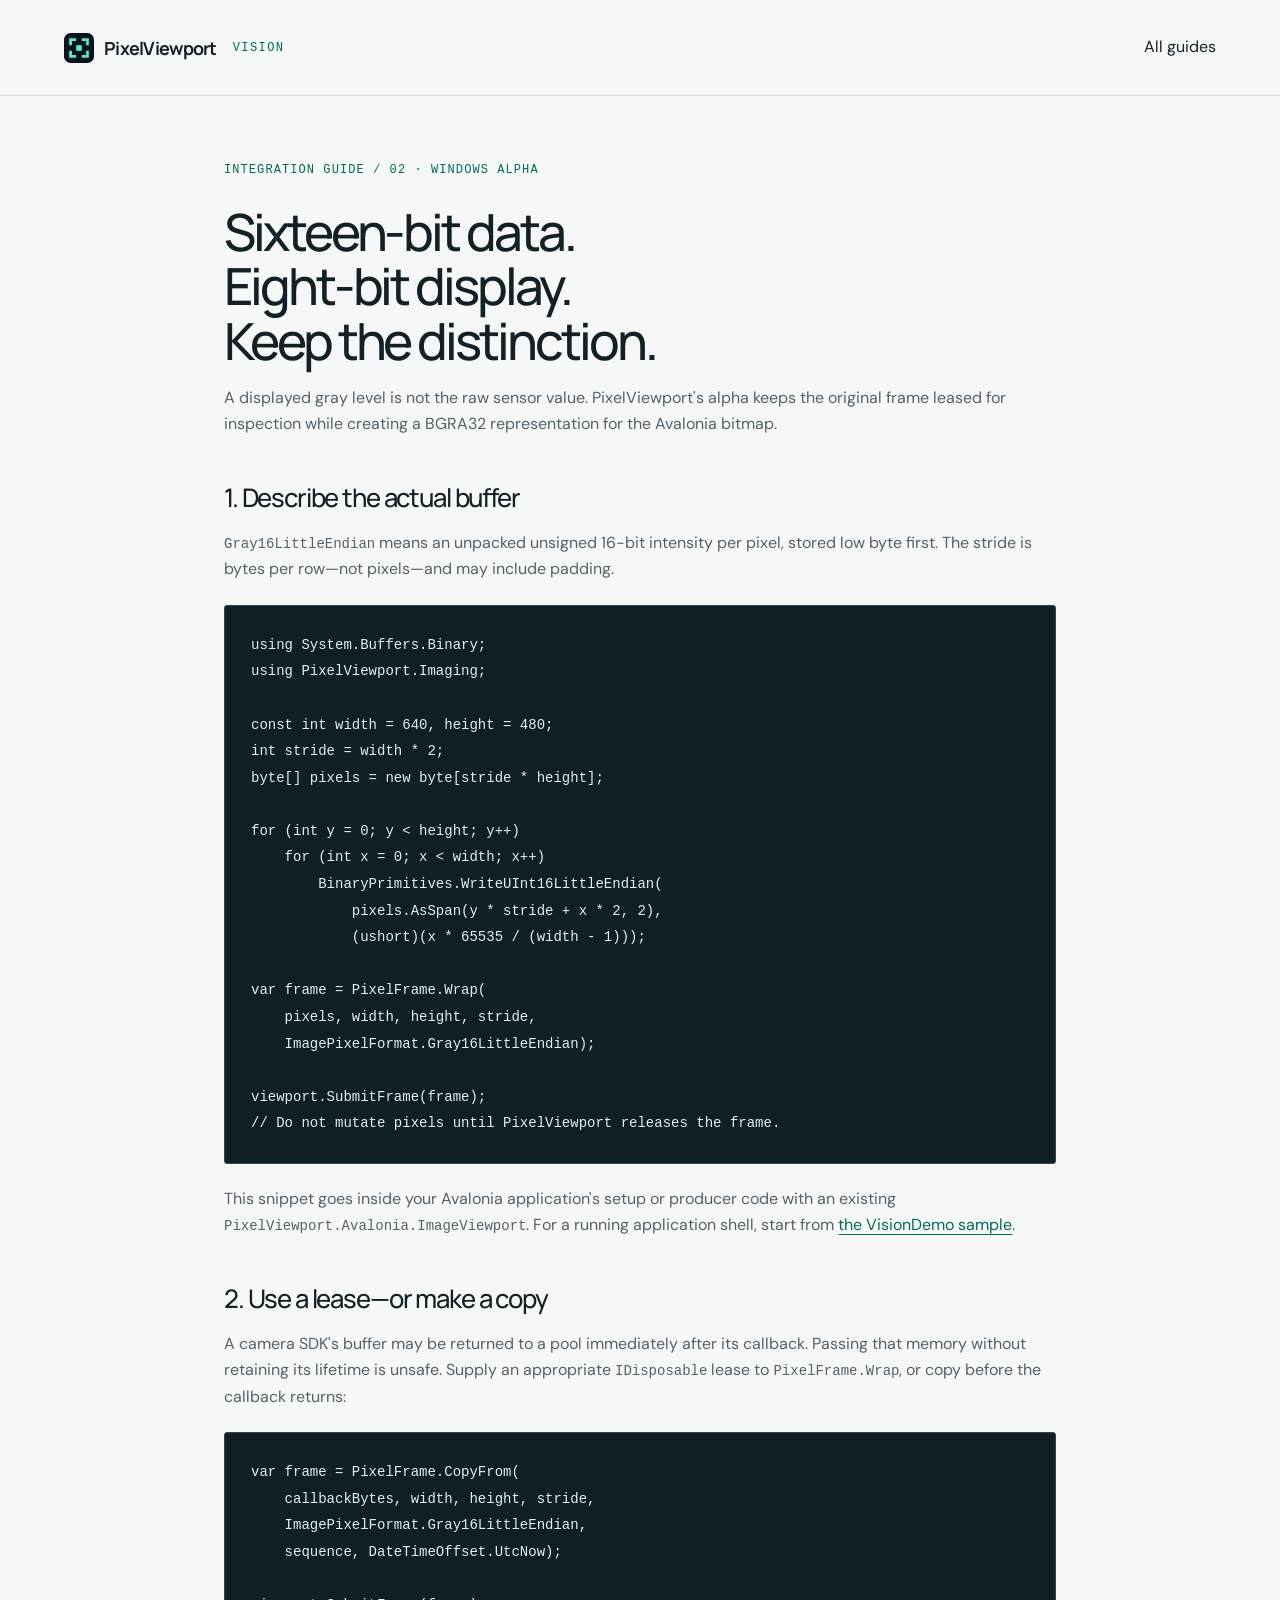
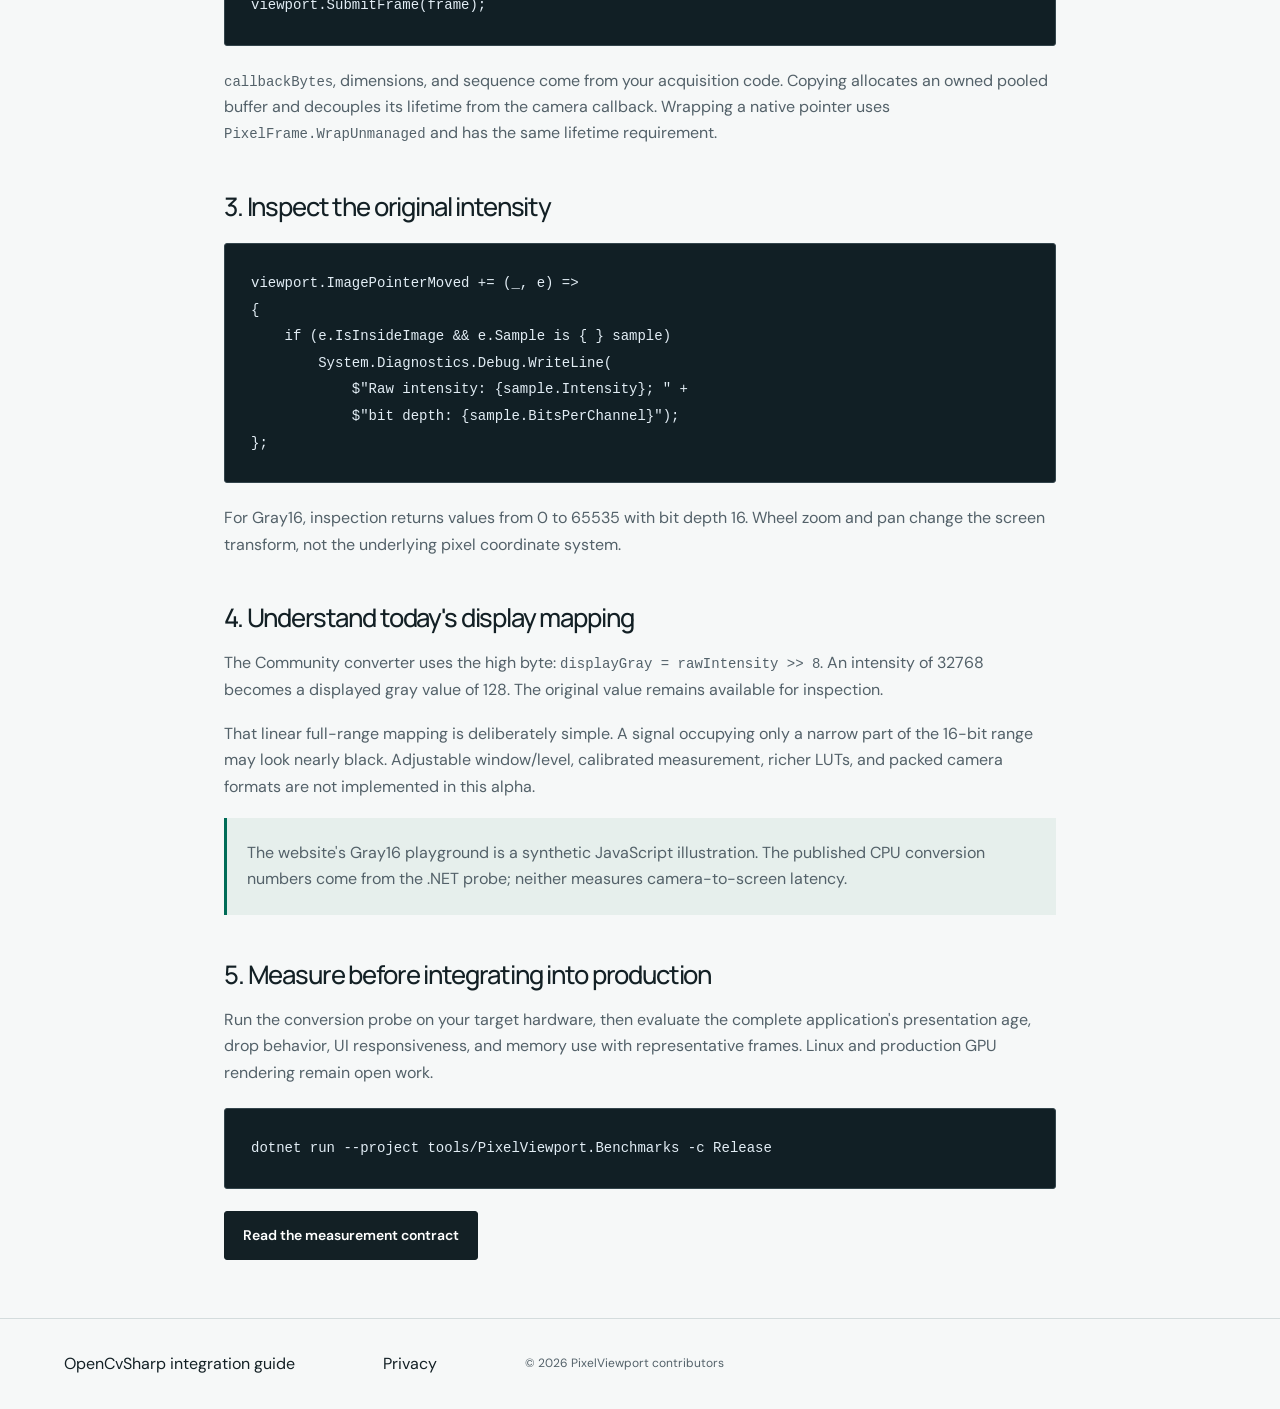
==== commit d4b87d18: "Ship compiled SDK documentation and self-contained Windows evaluation demo" ====
--- a/site/gray16.html
+++ b/site/gray16.html
@@ -26,5 +26,5 @@
     if (e.IsInsideImage &amp;&amp; e.Sample is { } sample)
         System.Diagnostics.Debug.WriteLine(
             $"Raw intensity: {sample.Intensity}; " +
-            $"bit depth: {sample.BitDepth}");
+            $"bit depth: {sample.BitsPerChannel}");
 };</code></pre><p>For Gray16, inspection returns values from 0 to 65535 with bit depth 16. Wheel zoom and pan change the screen transform, not the underlying pixel coordinate system.</p><h2>4. Understand today's display mapping</h2><p>The Community converter uses the high byte: <code>displayGray = rawIntensity &gt;&gt; 8</code>. An intensity of 32768 becomes a displayed gray value of 128. The original value remains available for inspection.</p><p>That linear full-range mapping is deliberately simple. A signal occupying only a narrow part of the 16-bit range may look nearly black. Adjustable window/level, calibrated measurement, richer LUTs, and packed camera formats are not implemented in this alpha.</p><div class="note"><p>The website's Gray16 playground is a synthetic JavaScript illustration. The published CPU conversion numbers come from the .NET probe; neither measures camera-to-screen latency.</p></div><h2>5. Measure before integrating into production</h2><p>Run the conversion probe on your target hardware, then evaluate the complete application's presentation age, drop behavior, UI responsiveness, and memory use with representative frames. Linux and production GPU rendering remain open work.</p><pre><code>dotnet run --project tools/PixelViewport.Benchmarks -c Release</code></pre><a class="button primary" href="https://github.com/TheEdster3/PixelViewport/blob/main/docs/performance.md">Read the measurement contract</a></main><footer class="footer wrap"><a href="opencv.html">OpenCvSharp integration guide</a><a href="privacy.html">Privacy</a><small>© 2026 PixelViewport contributors</small></footer></body></html>
